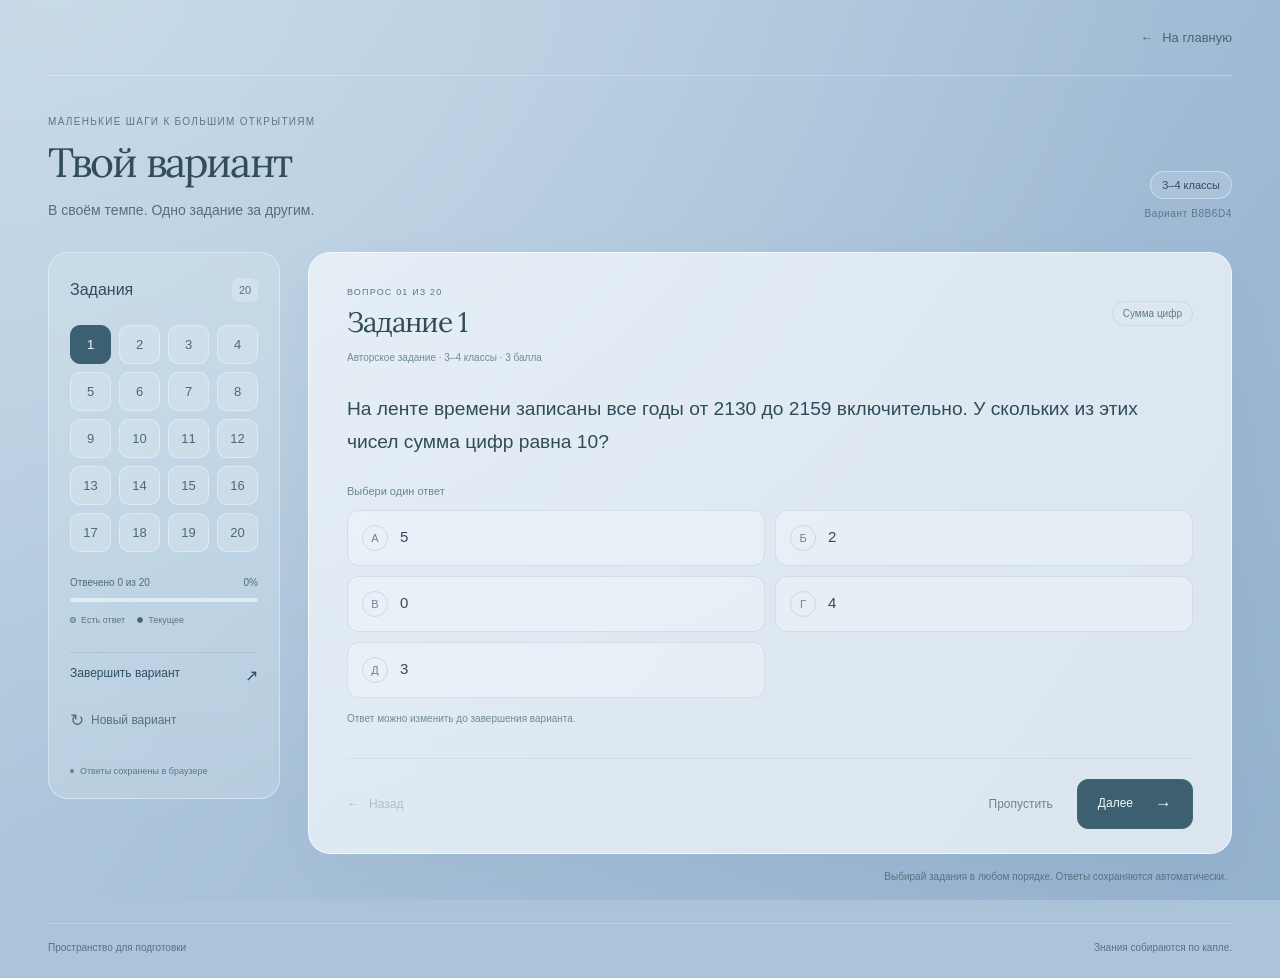
==== tasks.html @ bd841f13 "Publish school practice site with 480 math tasks" ====
<!doctype html>
<html lang="ru">
<head>
  <meta charset="utf-8">
  <meta name="viewport" content="width=device-width, initial-scale=1">
  <meta name="theme-color" content="#abc4da">
  <meta name="description" content="Задания для спокойной подготовки: один вопрос за раз, навигация по номерам и сохранение ответов.">
  <title>Твой вариант — подготовка</title>
  <link rel="preload" as="font" type="font/ttf" href="assets/fonts/lora-variable.ttf" crossorigin>
  <link rel="stylesheet" href="tasks.css">
  <link rel="stylesheet" href="content-protection.css">
  <script src="task-bank.js" defer></script>
  <script src="variant-engine.js" defer></script>
  <script src="tasks.js" defer></script>
</head>
<body>
  <div class="workspace">
    <header class="topbar">
      <a class="home-link" href="index.html"><span aria-hidden="true">←</span> На главную</a>
    </header>
    <main>
      <section class="page-heading" aria-labelledby="page-title">
        <div><p class="eyebrow">Маленькие шаги к большим открытиям</p><h1 id="page-title">Твой вариант</h1><p class="page-subtitle">В своём темпе. Одно задание за другим.</p></div>
        <div class="variant-meta"><span class="set-label" id="set-label">Задания готовятся</span><span id="variant-code" class="variant-code"></span></div>
      </section>
      <p class="page-notice" id="page-notice" role="status" hidden></p>
      <div class="study-layout" id="study-layout">
        <aside class="navigator" aria-label="Навигация по варианту">
          <div class="navigator-heading"><h2>Задания</h2><span id="task-count" class="count-badge">—</span></div>
          <nav class="number-grid" id="number-grid" aria-label="Номера заданий"></nav>
          <div class="progress-block"><div class="progress-caption"><span id="progress-caption">Вариант ещё не создан</span><span id="progress-percent">—</span></div><progress id="progress" value="0" max="1" aria-label="Прогресс ответов"></progress></div>
          <div class="legend"><span><i class="legend-dot answered" aria-hidden="true"></i>Есть ответ</span><span><i class="legend-dot current" aria-hidden="true"></i>Текущее</span></div>
          <button class="finish-button" id="finish" type="button">Завершить вариант <span aria-hidden="true">↗</span></button>
          <button class="quiet-button results-link" id="show-results" type="button" hidden>К результатам <span aria-hidden="true">↗</span></button>
          <button class="quiet-button new-button" id="new-variant" type="button"><span aria-hidden="true">↻</span> Новый вариант</button>
          <p class="save-status" id="save-status" role="status"><span aria-hidden="true"></span>Ответы сохраняются в браузере</p>
        </aside>
        <div class="exercise-area">
          <section class="question-card" id="question-card" aria-labelledby="question-title">
            <div class="card-heading"><div><p class="eyebrow" id="question-position">Твой вариант</p><h2 id="question-title" tabindex="-1">Задания скоро появятся</h2></div><span class="topic" id="question-topic" hidden></span></div>
            <p class="question-source" id="question-source" hidden></p>
            <p class="question-text" id="question-text">Готовим твой вариант…</p>
            <figure class="question-figure" id="question-figure" hidden><a id="question-image-link" target="_blank" rel="noopener" aria-label="Открыть рисунок крупнее в новой вкладке"><img id="question-image" alt=""></a><figcaption>Нажми на рисунок, чтобы открыть крупнее</figcaption></figure>
            <fieldset class="answer-group"><legend>Выбери один ответ</legend><div class="answer-options" id="answer-options"></div></fieldset>
            <div class="answer-tools"><p id="answer-hint">Ответ можно изменить до завершения варианта.</p><button class="clear-answer" id="clear-answer" type="button">Снять ответ</button></div>
            <div class="review-feedback" id="review-feedback" role="status" hidden></div>
            <footer class="card-footer"><button class="back-button" id="previous" type="button"><span aria-hidden="true">←</span> Назад</button><div class="forward-actions"><button class="skip-button" id="skip" type="button">Пропустить</button><button class="next-button" id="next" type="button">Далее <span aria-hidden="true">→</span></button></div></footer>
          </section>
          <section class="results-card" id="results-card" aria-labelledby="results-title" hidden>
            <p class="eyebrow">Ещё один шаг сделан</p><h2 id="results-title" tabindex="-1">Вариант завершён</h2><p id="results-intro">Можно посмотреть ответы и разобраться в каждом задании.</p>
            <div class="result-score"><strong id="score-value">0</strong><span id="score-total">из 20 верно</span></div>
            <div class="result-stats"><div><i class="stat-dot good" aria-hidden="true"></i><strong id="stat-correct">0</strong><span>Верно</span></div><div><i class="stat-dot wrong" aria-hidden="true"></i><strong id="stat-incorrect">0</strong><span>С ошибкой</span></div><div><i class="stat-dot empty" aria-hidden="true"></i><strong id="stat-empty">0</strong><span>Без ответа</span></div></div>
            <div class="result-actions"><button class="next-button" id="review-answers" type="button">Разобрать ответы <span aria-hidden="true">→</span></button><button class="quiet-button" id="results-new" type="button">Попробовать новый вариант</button></div>
          </section>
          <p class="study-note" id="study-note" hidden></p>
        </div>
      </div>
      <noscript><p class="page-notice">Для генерации варианта и сохранения ответов включи JavaScript в браузере.</p></noscript>
    </main>
    <footer class="page-footer"><span>Пространство для подготовки</span><span>Знания собираются по капле.</span></footer>
  </div>
  <dialog id="confirm-dialog" aria-labelledby="confirm-title" aria-describedby="confirm-description">
    <p class="eyebrow" id="confirm-eyebrow">Твой вариант</p><h2 id="confirm-title">Завершить вариант?</h2><p id="confirm-description"></p><div class="dialog-actions"><button class="quiet-button" id="confirm-cancel" type="button">Продолжить решать</button><button class="next-button" id="confirm-action" type="button">Завершить</button></div>
  </dialog>
</body>
</html>
---- tasks.css ----
@font-face { font-family: Lora; src: url('assets/fonts/lora-variable.ttf') format('truetype'); font-style: normal; font-weight: 400 700; font-display: swap; }
:root { color-scheme: light; font-family: Arial, Helvetica, sans-serif; color: #304d59; background: #abc4da; font-synthesis: none; }
* { box-sizing: border-box; }
[hidden] { display: none !important; }
body { margin: 0; min-width: 320px; min-height: 100svh; background: radial-gradient(ellipse at 5% 0, #d1e0ecaa, transparent 65%), linear-gradient(125deg, #b8cfe1, #94b1ce); background-attachment: fixed; }
button, input { font: inherit; }
button, a { -webkit-tap-highlight-color: transparent; }
button { cursor: pointer; }
button:disabled { opacity: .38; cursor: default; }
a { color: inherit; }
button:focus-visible, a:focus-visible, input:focus-visible, [tabindex="-1"]:focus-visible { outline: 3px solid #426c80; outline-offset: 5px; }
[tabindex="-1"]:focus:not(:focus-visible) { outline: none; }
.workspace { width: min(1200px, calc(100% - 96px)); margin: auto; }
.topbar { display: flex; align-items: center; justify-content: flex-end; padding: 30px 0; border-bottom: 1px solid #f1f7fb50; }
.home-link { display: flex; align-items: center; gap: 9px; font-size: 13px; text-decoration: none; color: #486575; }
.home-link:hover { color: #1e3c4b; }
.page-heading { display: flex; align-items: end; justify-content: space-between; gap: 24px; margin: 40px 0 30px; }
.eyebrow { margin: 0 0 11px; font-size: 10px; font-weight: 400; letter-spacing: .13em; text-transform: uppercase; color: #597787; }
h1 { margin: 0; font: 400 clamp(30px, 3.2vw, 42px)/1.2 Lora, Georgia, serif; letter-spacing: -.045em; }
.page-subtitle { margin: 12px 0 0; color: #536f7f; font-size: 14px; line-height: 1.6; }
.variant-meta { display: flex; flex-direction: column; align-items: end; gap: 9px; padding-bottom: 3px; }
.set-label { font-size: 11px; border: 1px solid #f3f8fc75; border-radius: 20px; padding: 7px 11px; background: #e7f0f52b; }
.variant-code { font-size: 10px; color: #5c7786; letter-spacing: .06em; }
.study-layout { display: grid; grid-template-columns: 232px minmax(0, 1fr); gap: 28px; align-items: start; }
.navigator { position: sticky; top: 24px; padding: 25px 21px 20px; border: 1px solid #edf5fb80; border-radius: 20px; background: #e5eff63b; }
.navigator-heading { display: flex; align-items: center; justify-content: space-between; margin-bottom: 23px; }
.navigator-heading h2 { margin: 0; font-size: 16px; font-weight: 400; }
.count-badge { display: grid; place-items: center; height: 24px; min-width: 26px; border-radius: 7px; background: #edf5fa4d; color: #587383; font-size: 11px; }
.number-grid { display: grid; grid-template-columns: repeat(4, minmax(0, 1fr)); gap: 8px; }
.number-button { position: relative; height: 39px; border: 1px solid #eff6fb80; border-radius: 10px; background: #e5eff64d; color: #4a6878; font-size: 13px; transition: background .18s, border-color .18s; }
.number-button:hover { background: #f2f8fc99; }
.number-placeholder { opacity: .45; cursor: default; }
.number-button.has-answer { background: #587b8c33; border-color: #55778840; color: #2b4c5d; }
.number-button.has-answer::after { content: ''; position: absolute; bottom: 4px; left: calc(50% - 1.5px); width: 3px; height: 3px; border-radius: 50%; background: currentColor; }
.number-button[aria-current="step"] { color: #f3f8fc; background: #3b6071; border-color: #3b6071; }
.number-button.is-correct { background: #d4e9df8c; border-color: #709d8c66; color: #386b58; }
.number-button.is-incorrect { background: #f2ded459; border-color: #a8756570; color: #875849; }
.number-button.is-empty { border-style: dashed; }
.number-button[aria-current="step"].is-correct, .number-button[aria-current="step"].is-incorrect, .number-button[aria-current="step"].is-empty { box-shadow: 0 0 0 2px #3b6071; }
.progress-block { margin-top: 25px; }
.progress-caption { display: flex; justify-content: space-between; gap: 8px; margin-bottom: 10px; font-size: 10px; color: #4c6c7c; }
progress { display: block; width: 100%; height: 4px; border: 0; border-radius: 10px; overflow: hidden; background: #f1f7fb66; accent-color: #4b7483; }
progress::-webkit-progress-bar { background: #f1f7fb66; }
progress::-webkit-progress-value { background: #4b7483; border-radius: 10px; transition: width .25s; }
progress::-moz-progress-bar { background: #4b7483; }
.legend { display: flex; flex-wrap: wrap; gap: 12px; margin: 13px 0 27px; color: #5a7685; font-size: 9px; }
.legend > span { display: flex; gap: 5px; align-items: center; }
.legend-dot { width: 6px; height: 6px; border-radius: 50%; border: 1px solid #567b8b; }
.legend-dot.answered { background: #587b8c55; }
.legend-dot.current { background: #3b6071; }
.legend-dot.correct { background: #6d9c89; border-color: #6d9c89; }
.legend-dot.incorrect { background: #ae8578; border-color: #ae8578; }
.finish-button { width: 100%; display: flex; justify-content: space-between; padding: 13px 0; border: 0; border-top: 1px solid #597a8b30; background: transparent; color: #2c5060; font-size: 12px; text-align: left; }
.finish-button span { font-size: 16px; }
.quiet-button { border: 0; padding: 8px 0; background: transparent; color: #547180; font-size: 12px; text-align: left; }
.quiet-button:hover, .skip-button:hover, .clear-answer:hover { color: #1d4050; }
.new-button { display: flex; align-items: center; gap: 7px; margin-top: 4px; }
.new-button > span { font-size: 17px; }
.results-link { width: 100%; display: flex; justify-content: space-between; margin-top: -4px; }
.save-status { display: flex; gap: 6px; align-items: baseline; margin: 25px 0 0; font-size: 9px; line-height: 1.6; color: #5b7988; }
.save-status > span { flex: 0 0 4px; height: 4px; position: relative; top: -1px; background: #62877e; border-radius: 50%; }
.save-status.is-unavailable { color: #725f52; }
.question-card, .results-card { padding: 34px 38px 24px; border: 1px solid #f7fbffb3; border-radius: 22px; background: #f5f9fcba; box-shadow: 0 18px 55px #35576c0a; scroll-margin-top: 24px; }
.card-heading { display: flex; justify-content: space-between; gap: 16px; align-items: center; }
.card-heading .eyebrow { margin-bottom: 8px; font-size: 9px; }
.card-heading h2 { margin: 0; font: 400 28px/1.25 Lora, Georgia, serif; letter-spacing: -.035em; }
.topic { color: #5e7c89; border: 1px solid #7e9da433; border-radius: 20px; padding: 6px 10px; font-size: 10px; white-space: nowrap; }
.question-text { margin: 29px 0 26px; font-size: clamp(17px, 1.5vw, 20px); line-height: 1.75; color: #304c5a; white-space: pre-line; overflow-wrap: anywhere; }
.question-figure { margin: 6px 0 25px; padding: 12px; border: 1px solid #7997a51a; border-radius: 14px; background: #d3e4ed36; }
.question-figure img { display: block; max-width: 100%; max-height: 250px; width: auto; margin: auto; }
.question-source { margin: 12px 0 0; color: #718b97; font-size: 10px; }
.question-figure a { display: block; border-radius: 6px; cursor: zoom-in; }
.question-figure figcaption { margin-top: 10px; text-align: right; font-size: 10px; color: #718b97; }
.question-figure.is-source-question { margin-top: 24px; padding: 16px; background: #fff; }
.question-figure.is-source-question img { width: 100%; max-height: none; }
.answer-group { border: 0; margin: 0; padding: 0; min-width: 0; }
.answer-group legend { margin-bottom: 13px; padding: 0; font-size: 11px; color: #6b8592; }
.answer-options { display: grid; grid-template-columns: repeat(2, minmax(0, 1fr)); gap: 10px; }
.answer-option { position: relative; display: flex; align-items: center; gap: 12px; min-height: 56px; padding: 11px 14px; border: 1px solid #a3bdcb55; border-radius: 12px; background: #fbfdff55; cursor: pointer; transition: border-color .18s, background .18s; }
.answer-option:hover { border-color: #6b8d9b99; background: #f9fcffb3; }
.answer-option input { position: absolute; opacity: 0; width: 1px; height: 1px; }
.answer-option:has(input:focus-visible) { outline: 3px solid #426c80; outline-offset: 3px; }
.answer-option:has(input:checked) { border-color: #527989; background: #bed4df55; }
.answer-letter { flex: 0 0 26px; width: 26px; height: 26px; display: grid; place-items: center; border: 1px solid #8eaab755; border-radius: 50%; color: #6b8592; font-size: 11px; }
.answer-option:has(input:checked) .answer-letter { color: #f3f8fb; border-color: #4b7283; background: #4b7283; }
.answer-text { font-size: 15px; line-height: 1.5; overflow-wrap: anywhere; }
.answer-placeholder { cursor: default; opacity: .5; }
.answer-placeholder:hover { border-color: #a3bdcb55; background: #fbfdff55; }
.placeholder-line { height: 5px; width: 38%; border-radius: 5px; background: #87a3b32e; }
.answer-option.is-correct, .answer-option.is-correct:has(input:checked) { border-color: #679783; background: #dbece47a; }
.answer-option.is-incorrect, .answer-option.is-incorrect:has(input:checked) { border-color: #b48b7d; background: #f2dfd580; }
.answer-option.is-correct:has(input:checked) .answer-letter { background: #658f7d; border-color: #658f7d; }
.answer-option.is-incorrect:has(input:checked) .answer-letter { background: #ac8273; border-color: #ac8273; }
.answer-option:has(input:disabled) { cursor: default; }
.answer-tools { display: flex; align-items: baseline; justify-content: space-between; gap: 16px; min-height: 47px; margin-top: 13px; }
.answer-tools p { margin: 0; font-size: 10px; line-height: 1.6; color: #718b97; }
.clear-answer { flex-shrink: 0; border: 0; padding: 0; color: #6a8390; font-size: 10px; background: transparent; }
.clear-answer.is-invisible { visibility: hidden; }
.review-feedback { padding: 13px 16px; margin: 0 0 20px; border-radius: 10px; border: 1px solid #8faeaa55; background: #dcebe73b; font-size: 13px; line-height: 1.7; }
.card-footer { display: flex; align-items: center; justify-content: space-between; gap: 12px; padding-top: 20px; border-top: 1px solid #8ba6b52b; }
.back-button { display: flex; align-items: center; gap: 10px; border: 0; padding: 8px 0; background: transparent; color: #5c7a88; font-size: 12px; }
.forward-actions { display: flex; align-items: center; gap: 24px; }
.skip-button { border: 0; background: transparent; color: #6a8592; font-size: 12px; padding: 8px 0; }
.next-button { display: flex; align-items: center; justify-content: center; gap: 22px; border: 1px solid #436675; border-radius: 11px; padding: 12px 20px; background: #3c6070; color: #f2f7fa; font-size: 12px; line-height: 1.4; transition: background .2s; }
.next-button:hover { background: #2f5264; }
.next-button > span { font-size: 17px; }
.study-note { text-align: right; font-size: 10px; line-height: 1.6; margin: 15px 5px 0; color: #567383; }
.page-footer { display: flex; justify-content: space-between; gap: 20px; margin: 38px 0 25px; padding-top: 18px; border-top: 1px solid #eaf3f933; font-size: 10px; color: #547384; }
.results-card { padding-top: 40px; }
.results-card h2 { margin: 0 0 16px; font: 400 32px/1.3 Lora, Georgia, serif; letter-spacing: -.04em; }
.results-card > p:not(.eyebrow) { color: #64808e; font-size: 13px; line-height: 1.7; }
.result-score { display: flex; align-items: baseline; gap: 14px; margin: 30px 0; }
.result-score strong { font: 400 76px/1 Lora, Georgia, serif; color: #3d6970; letter-spacing: -.06em; }
.result-score span { color: #60808e; font-size: 14px; }
.result-stats { display: grid; grid-template-columns: repeat(3, 1fr); gap: 12px; padding: 24px 0; margin-bottom: 28px; border-top: 1px solid #8ba6b52b; border-bottom: 1px solid #8ba6b52b; }
.result-stats > div { display: grid; grid-template-columns: 6px 1fr; align-items: center; gap: 8px; }
.result-stats strong { font-size: 20px; font-weight: 400; }
.result-stats span { grid-column: 2; color: #698693; font-size: 11px; }
.stat-dot { width: 5px; height: 5px; border-radius: 50%; }
.stat-dot.good { background: #649783; }
.stat-dot.wrong { background: #ae8578; }
.stat-dot.empty { background: #91a5ae; }
.result-actions { display: flex; flex-wrap: wrap; gap: 14px 22px; align-items: center; }
.page-notice { border: 1px solid #edf5fb80; border-radius: 14px; padding: 18px; font-size: 13px; line-height: 1.7; background: #edf5fb55; }
dialog { width: min(450px, calc(100% - 32px)); padding: 32px; border: 1px solid #e9f2f9; border-radius: 20px; color: #304d59; background: #ecf3f7; box-shadow: 0 25px 90px #254b6740; }
dialog::backdrop { background: #2a4c6266; backdrop-filter: blur(7px); }
dialog h2 { margin: 0 0 15px; font: 400 25px/1.3 Lora, Georgia, serif; letter-spacing: -.035em; }
dialog > p:not(.eyebrow) { color: #5d7987; font-size: 13px; line-height: 1.8; }
.dialog-actions { margin-top: 27px; display: flex; align-items: center; justify-content: space-between; gap: 18px; }
@media (max-width: 1000px) { .workspace { width: calc(100% - 56px); } .study-layout { grid-template-columns: 208px minmax(0, 1fr); gap: 20px; } .navigator { padding: 22px 16px; } .question-card, .results-card { padding-left: 28px; padding-right: 28px; } }
@media (max-width: 760px) {
  .workspace { width: calc(100% - 32px); }
  .topbar { padding: 22px 0; } .home-link { font-size: 11px; }
  .page-heading { margin: 30px 0 24px; align-items: start; } .page-heading > div:first-child { flex: 1; } .page-heading .eyebrow { font-size: 8px; max-width: 190px; line-height: 1.7; } .page-subtitle { font-size: 12px; max-width: 210px; } .variant-meta { max-width: 135px; padding-top: 3px; } .set-label { font-size: 9px; text-align: center; line-height: 1.5; padding: 5px 9px; } .variant-code { font-size: 9px; }
  .study-layout { display: block; } .navigator { position: static; padding: 18px; margin-bottom: 18px; border-radius: 17px; display: grid; grid-template-columns: 1fr 1fr; column-gap: 20px; }
  .navigator-heading { grid-column: 1; margin: 0 0 16px; } .count-badge { margin-left: 12px; margin-right: auto; } .navigator-heading h2 { font-size: 14px; }
  .number-grid { grid-row: 2; grid-column: 1 / -1; display: flex; overflow-x: auto; padding: 3px; margin: -3px; scrollbar-width: thin; scroll-padding: 8px; }
  .number-button { flex: 0 0 40px; height: 40px; }
  .progress-block { grid-row: 3; grid-column: 1 / -1; margin-top: 18px; } .legend { display: none; }
  .finish-button, .results-link { grid-row: 1; grid-column: 2; width: auto; margin: 0 0 14px; padding: 3px 0; border: 0; font-size: 11px; justify-content: end; gap: 10px; }
  .new-button { grid-row: 4; margin-top: 14px; padding: 0; font-size: 10px; } .save-status { grid-row: 4; margin-top: 16px; font-size: 8px; justify-self: end; text-align: right; }
  .question-card, .results-card { padding: 24px 22px 20px; border-radius: 18px; } .card-heading h2 { font-size: 25px; } .topic { font-size: 9px; padding: 5px 8px; } .question-text { margin-top: 25px; font-size: 17px; line-height: 1.7; } .answer-option { padding: 10px; min-height: 54px; gap: 8px; } .answer-text { font-size: 14px; } .answer-letter { width: 23px; height: 23px; flex-basis: 23px; font-size: 10px; }
  .answer-tools { align-items: start; gap: 8px; min-height: 55px; } .answer-tools p { max-width: 195px; } .card-footer { padding-top: 17px; } .forward-actions { gap: 16px; } .next-button { padding: 11px 15px; gap: 14px; } .back-button, .skip-button { font-size: 11px; } .study-note { text-align: left; font-size: 9px; margin-left: 2px; } .page-footer { font-size: 9px; margin-top: 28px; } .page-footer span:last-child { display: none; }
  .result-score strong { font-size: 66px; } .result-stats { gap: 8px; } .result-stats span { font-size: 10px; } .result-actions { align-items: start; flex-direction: column; }
}
@media (max-width: 370px) { .workspace { width: calc(100% - 24px); } .question-card, .results-card { padding-left: 17px; padding-right: 17px; } .answer-options { gap: 8px; } .answer-option { gap: 6px; padding: 8px; } .home-link { gap: 4px; } .variant-meta { max-width: 105px; } .topic { max-width: 125px; white-space: normal; text-align: right; } }
@media (prefers-reduced-motion: reduce) { *, *::before, *::after { transition: none !important; scroll-behavior: auto !important; } }
---- content-protection.css ----
*, *::before, *::after {
  -webkit-user-select: none;
  user-select: none;
  -webkit-touch-callout: none;
}
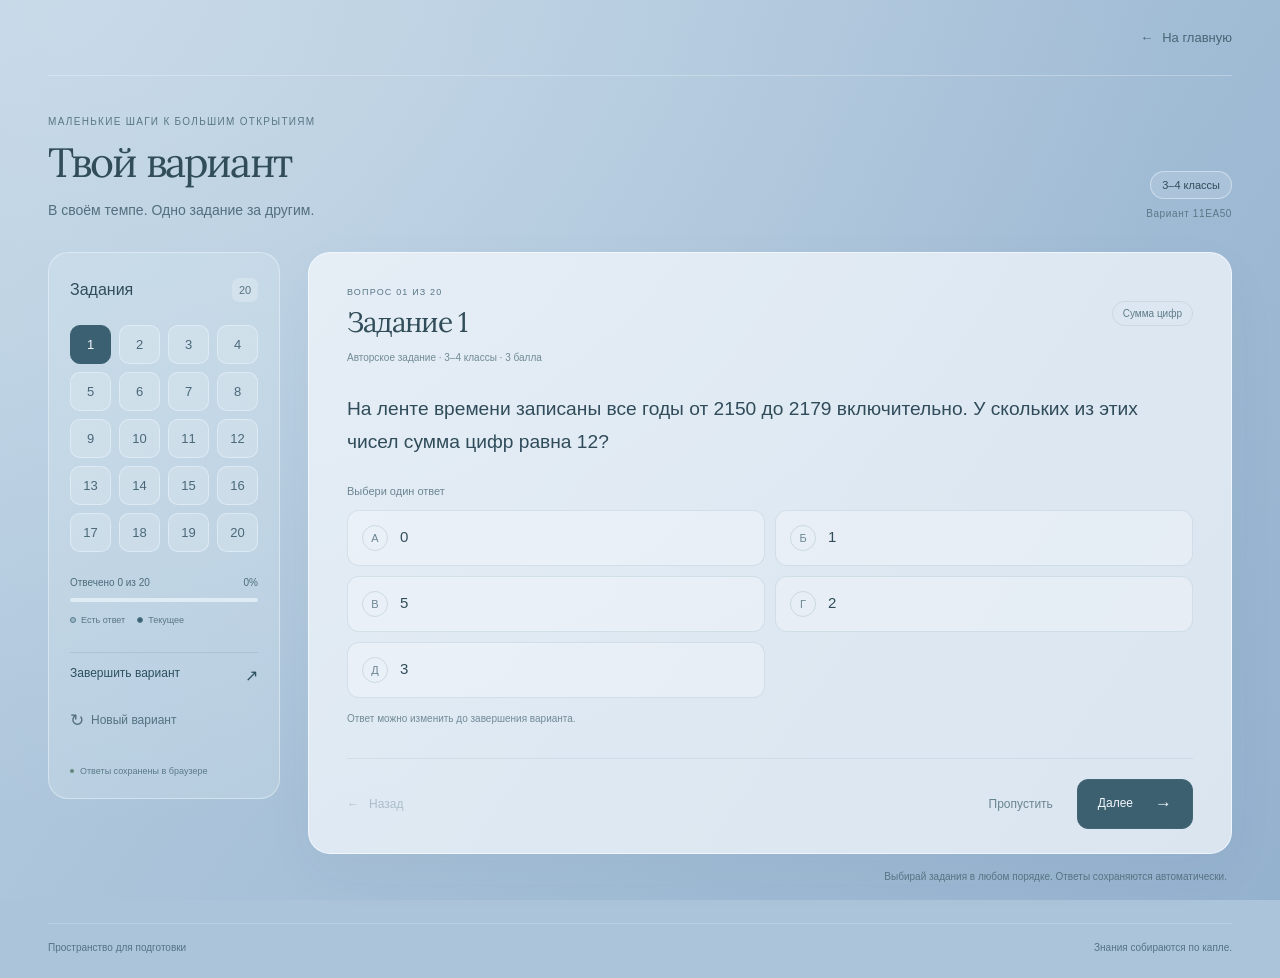
==== commit 3a82055e: "Fix mobile background and home return; soften task transitions" ====
--- a/tasks.html
+++ b/tasks.html
@@ -5,7 +5,7 @@
   <meta name="viewport" content="width=device-width, initial-scale=1">
   <meta name="theme-color" content="#abc4da">
   <meta name="description" content="Задания для спокойной подготовки: один вопрос за раз, навигация по номерам и сохранение ответов.">
-  <title>Твой вариант — подготовка</title>
+  <title>Задания — Подготовка</title>
   <link rel="preload" as="font" type="font/ttf" href="assets/fonts/lora-variable.ttf" crossorigin>
   <link rel="stylesheet" href="tasks.css">
   <link rel="stylesheet" href="content-protection.css">
@@ -16,7 +16,7 @@
 <body>
   <div class="workspace">
     <header class="topbar">
-      <a class="home-link" href="index.html"><span aria-hidden="true">←</span> На главную</a>
+      <a class="home-link" href="index.html?from=tasks"><span aria-hidden="true">←</span> На главную</a>
     </header>
     <main>
       <section class="page-heading" aria-labelledby="page-title">
--- a/tasks.css
+++ b/tasks.css
@@ -69,6 +69,7 @@
 .question-figure { margin: 6px 0 25px; padding: 12px; border: 1px solid #7997a51a; border-radius: 14px; background: #d3e4ed36; }
 .question-figure img { display: block; max-width: 100%; max-height: 250px; width: auto; margin: auto; }
 .question-source { margin: 12px 0 0; color: #718b97; font-size: 10px; }
+.question-card.is-switching { pointer-events: none; }
 .question-figure a { display: block; border-radius: 6px; cursor: zoom-in; }
 .question-figure figcaption { margin-top: 10px; text-align: right; font-size: 10px; color: #718b97; }
 .question-figure.is-source-question { margin-top: 24px; padding: 16px; background: #fff; }
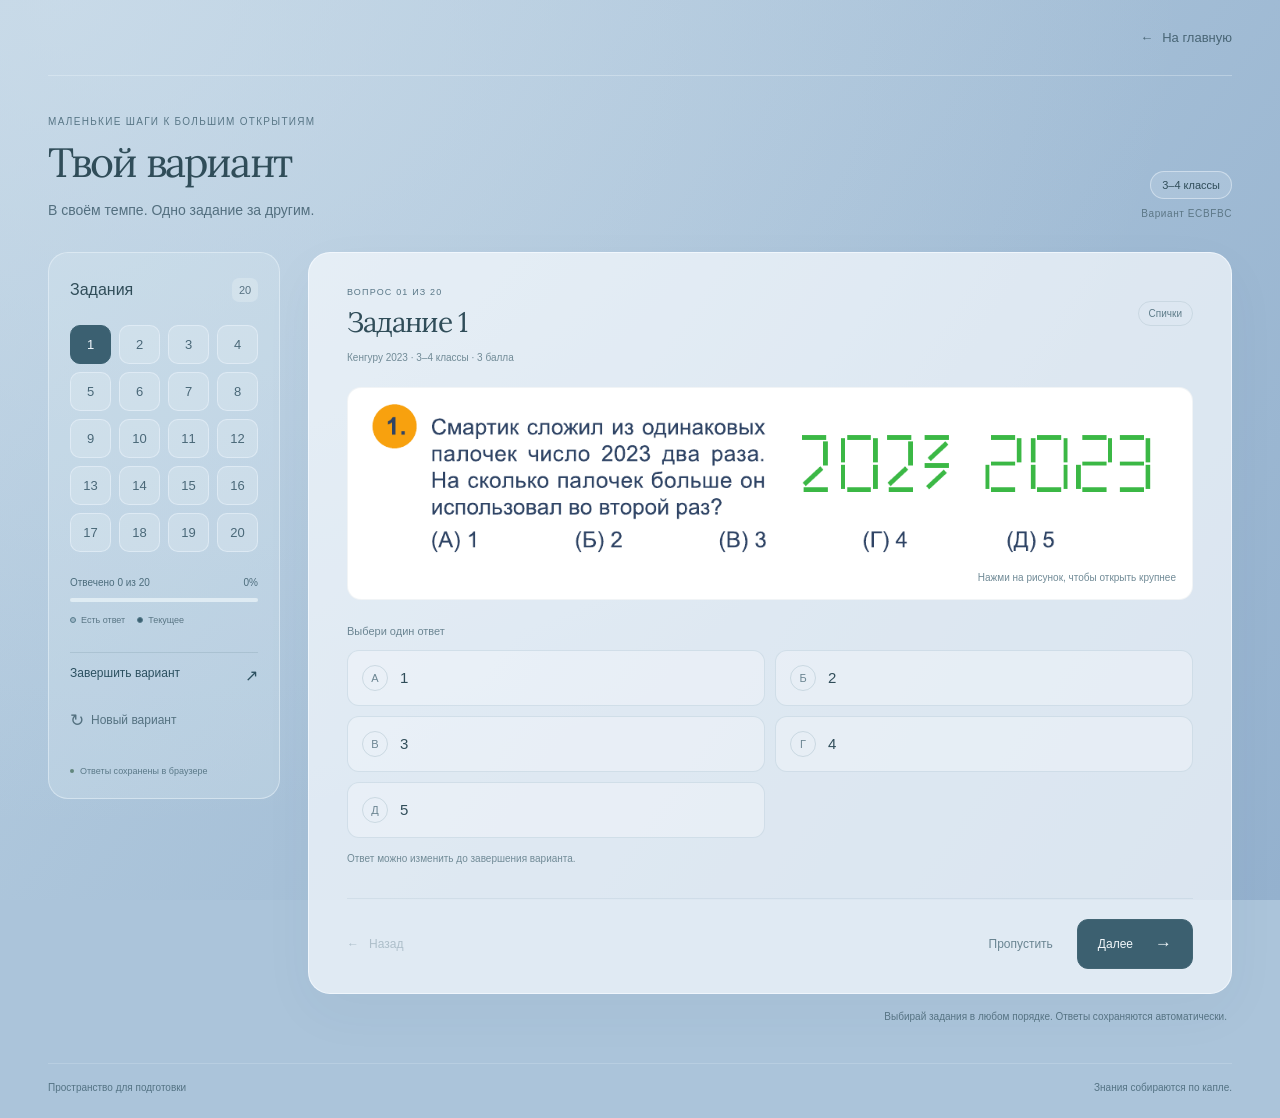
==== commit 97beaa2a: "Open task illustrations in an accessible modal" ====
--- a/tasks.html
+++ b/tasks.html
@@ -40,7 +40,7 @@
             <div class="card-heading"><div><p class="eyebrow" id="question-position">Твой вариант</p><h2 id="question-title" tabindex="-1">Задания скоро появятся</h2></div><span class="topic" id="question-topic" hidden></span></div>
             <p class="question-source" id="question-source" hidden></p>
             <p class="question-text" id="question-text">Готовим твой вариант…</p>
-            <figure class="question-figure" id="question-figure" hidden><a id="question-image-link" target="_blank" rel="noopener" aria-label="Открыть рисунок крупнее в новой вкладке"><img id="question-image" alt=""></a><figcaption>Нажми на рисунок, чтобы открыть крупнее</figcaption></figure>
+            <figure class="question-figure" id="question-figure" hidden><button id="question-image-open" class="image-open" type="button" aria-label="Увеличить рисунок" aria-haspopup="dialog" aria-controls="image-dialog"><img id="question-image" alt=""></button><figcaption>Нажми на рисунок, чтобы открыть крупнее</figcaption></figure>
             <fieldset class="answer-group"><legend>Выбери один ответ</legend><div class="answer-options" id="answer-options"></div></fieldset>
             <div class="answer-tools"><p id="answer-hint">Ответ можно изменить до завершения варианта.</p><button class="clear-answer" id="clear-answer" type="button">Снять ответ</button></div>
             <div class="review-feedback" id="review-feedback" role="status" hidden></div>
@@ -59,6 +59,10 @@
     </main>
     <footer class="page-footer"><span>Пространство для подготовки</span><span>Знания собираются по капле.</span></footer>
   </div>
+  <dialog id="image-dialog" class="image-dialog" aria-labelledby="image-dialog-title">
+    <header class="image-dialog-heading"><h2 id="image-dialog-title">Рисунок к заданию</h2><button id="image-dialog-close" class="image-dialog-close" type="button" aria-label="Закрыть рисунок" autofocus>×</button></header>
+    <div class="image-dialog-content"><img id="image-dialog-image" alt=""></div>
+  </dialog>
   <dialog id="confirm-dialog" aria-labelledby="confirm-title" aria-describedby="confirm-description">
     <p class="eyebrow" id="confirm-eyebrow">Твой вариант</p><h2 id="confirm-title">Завершить вариант?</h2><p id="confirm-description"></p><div class="dialog-actions"><button class="quiet-button" id="confirm-cancel" type="button">Продолжить решать</button><button class="next-button" id="confirm-action" type="button">Завершить</button></div>
   </dialog>
--- a/tasks.css
+++ b/tasks.css
@@ -70,7 +70,7 @@
 .question-figure img { display: block; max-width: 100%; max-height: 250px; width: auto; margin: auto; }
 .question-source { margin: 12px 0 0; color: #718b97; font-size: 10px; }
 .question-card.is-switching { pointer-events: none; }
-.question-figure a { display: block; border-radius: 6px; cursor: zoom-in; }
+.image-open { display: block; width: 100%; padding: 0; border: 0; border-radius: 6px; background: transparent; cursor: zoom-in; }
 .question-figure figcaption { margin-top: 10px; text-align: right; font-size: 10px; color: #718b97; }
 .question-figure.is-source-question { margin-top: 24px; padding: 16px; background: #fff; }
 .question-figure.is-source-question img { width: 100%; max-height: none; }
@@ -128,6 +128,14 @@
 dialog h2 { margin: 0 0 15px; font: 400 25px/1.3 Lora, Georgia, serif; letter-spacing: -.035em; }
 dialog > p:not(.eyebrow) { color: #5d7987; font-size: 13px; line-height: 1.8; }
 .dialog-actions { margin-top: 27px; display: flex; align-items: center; justify-content: space-between; gap: 18px; }
+.image-dialog { width: min(1200px, calc(100% - 24px)); max-height: 92svh; padding: 20px; overflow: auto; }
+.image-dialog-heading { display: flex; align-items: center; justify-content: space-between; gap: 16px; margin-bottom: 16px; }
+.image-dialog-heading h2 { margin: 0; font-size: clamp(17px, 3vw, 24px); }
+.image-dialog-close { flex: 0 0 36px; width: 36px; height: 36px; border: 1px solid #8faab74d; border-radius: 50%; background: transparent; color: #486575; font: 26px/1 Arial, sans-serif; }
+.image-dialog-close:hover { background: #d6e4ec; }
+.image-dialog-content { padding: 12px; border-radius: 10px; background: #fff; }
+.image-dialog-content img { display: block; width: 100%; max-height: calc(92svh - 112px); object-fit: contain; touch-action: pan-x pan-y pinch-zoom; }
+html:has(#image-dialog[open]) { overflow: hidden; scrollbar-gutter: stable; }
 @media (max-width: 1000px) { .workspace { width: calc(100% - 56px); } .study-layout { grid-template-columns: 208px minmax(0, 1fr); gap: 20px; } .navigator { padding: 22px 16px; } .question-card, .results-card { padding-left: 28px; padding-right: 28px; } }
 @media (max-width: 760px) {
   .workspace { width: calc(100% - 32px); }
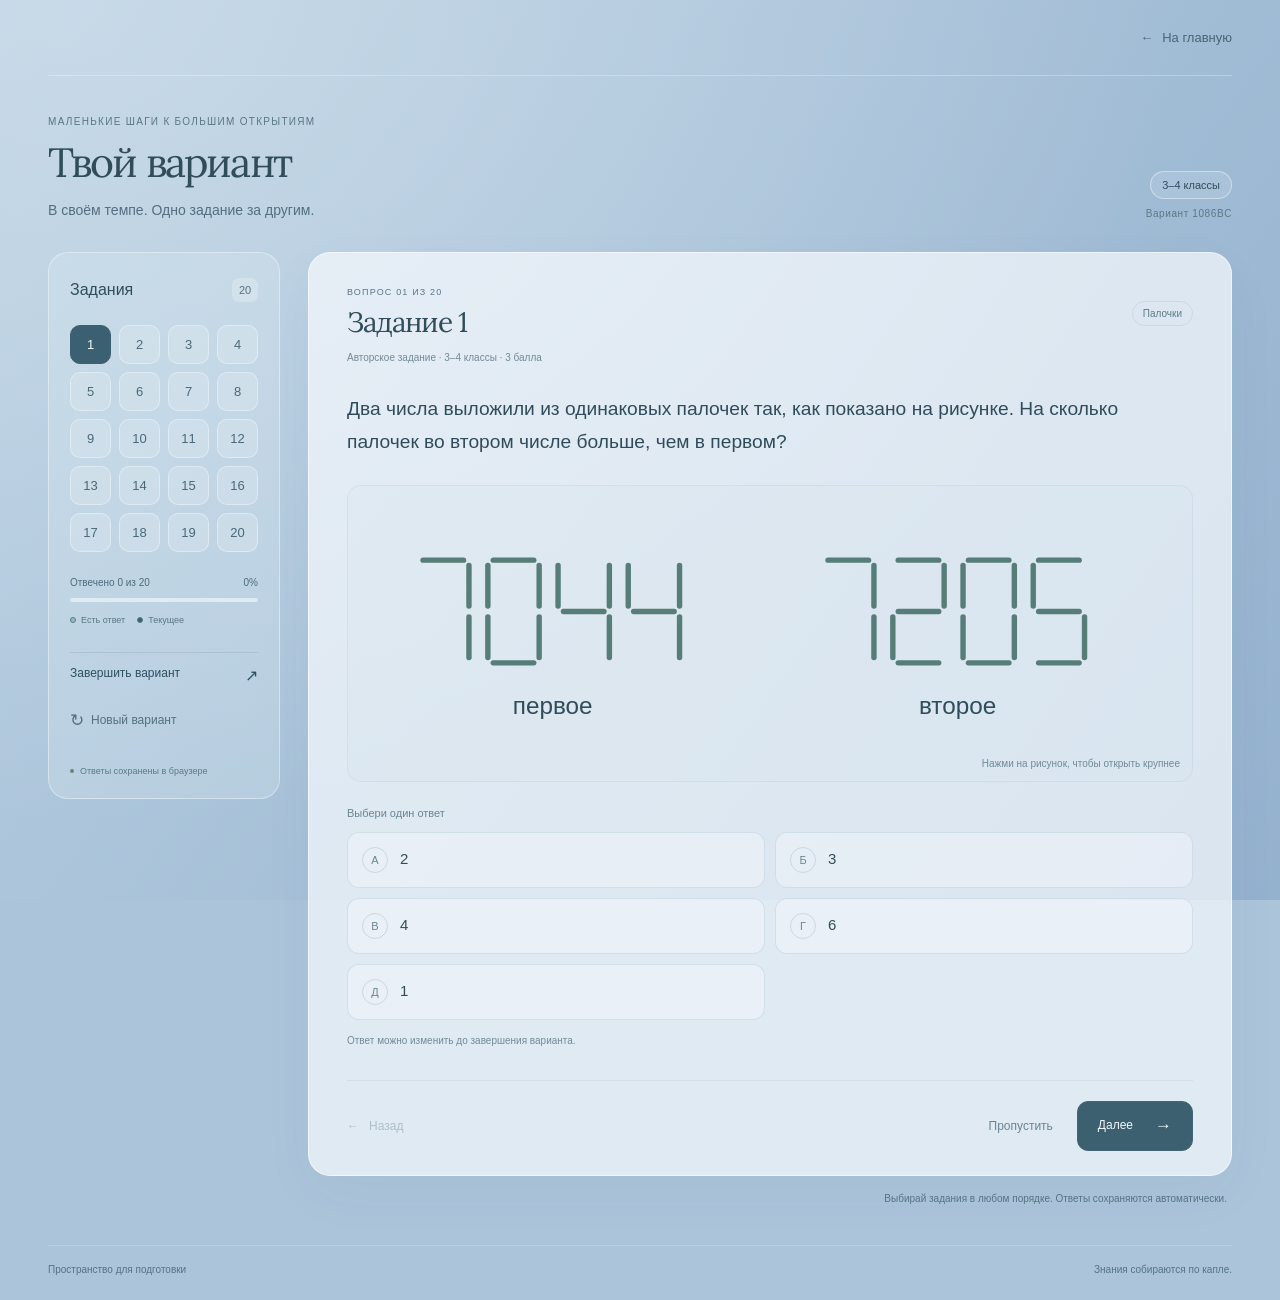
==== commit a1eccdfb: "Refresh cached task assets for image modal" ====
--- a/tasks.html
+++ b/tasks.html
@@ -7,11 +7,11 @@
   <meta name="description" content="Задания для спокойной подготовки: один вопрос за раз, навигация по номерам и сохранение ответов.">
   <title>Задания — Подготовка</title>
   <link rel="preload" as="font" type="font/ttf" href="assets/fonts/lora-variable.ttf" crossorigin>
-  <link rel="stylesheet" href="tasks.css">
+  <link rel="stylesheet" href="tasks.css?v=20261109-popup">
   <link rel="stylesheet" href="content-protection.css">
   <script src="task-bank.js" defer></script>
   <script src="variant-engine.js" defer></script>
-  <script src="tasks.js" defer></script>
+  <script src="tasks.js?v=20261109-popup" defer></script>
 </head>
 <body>
   <div class="workspace">
